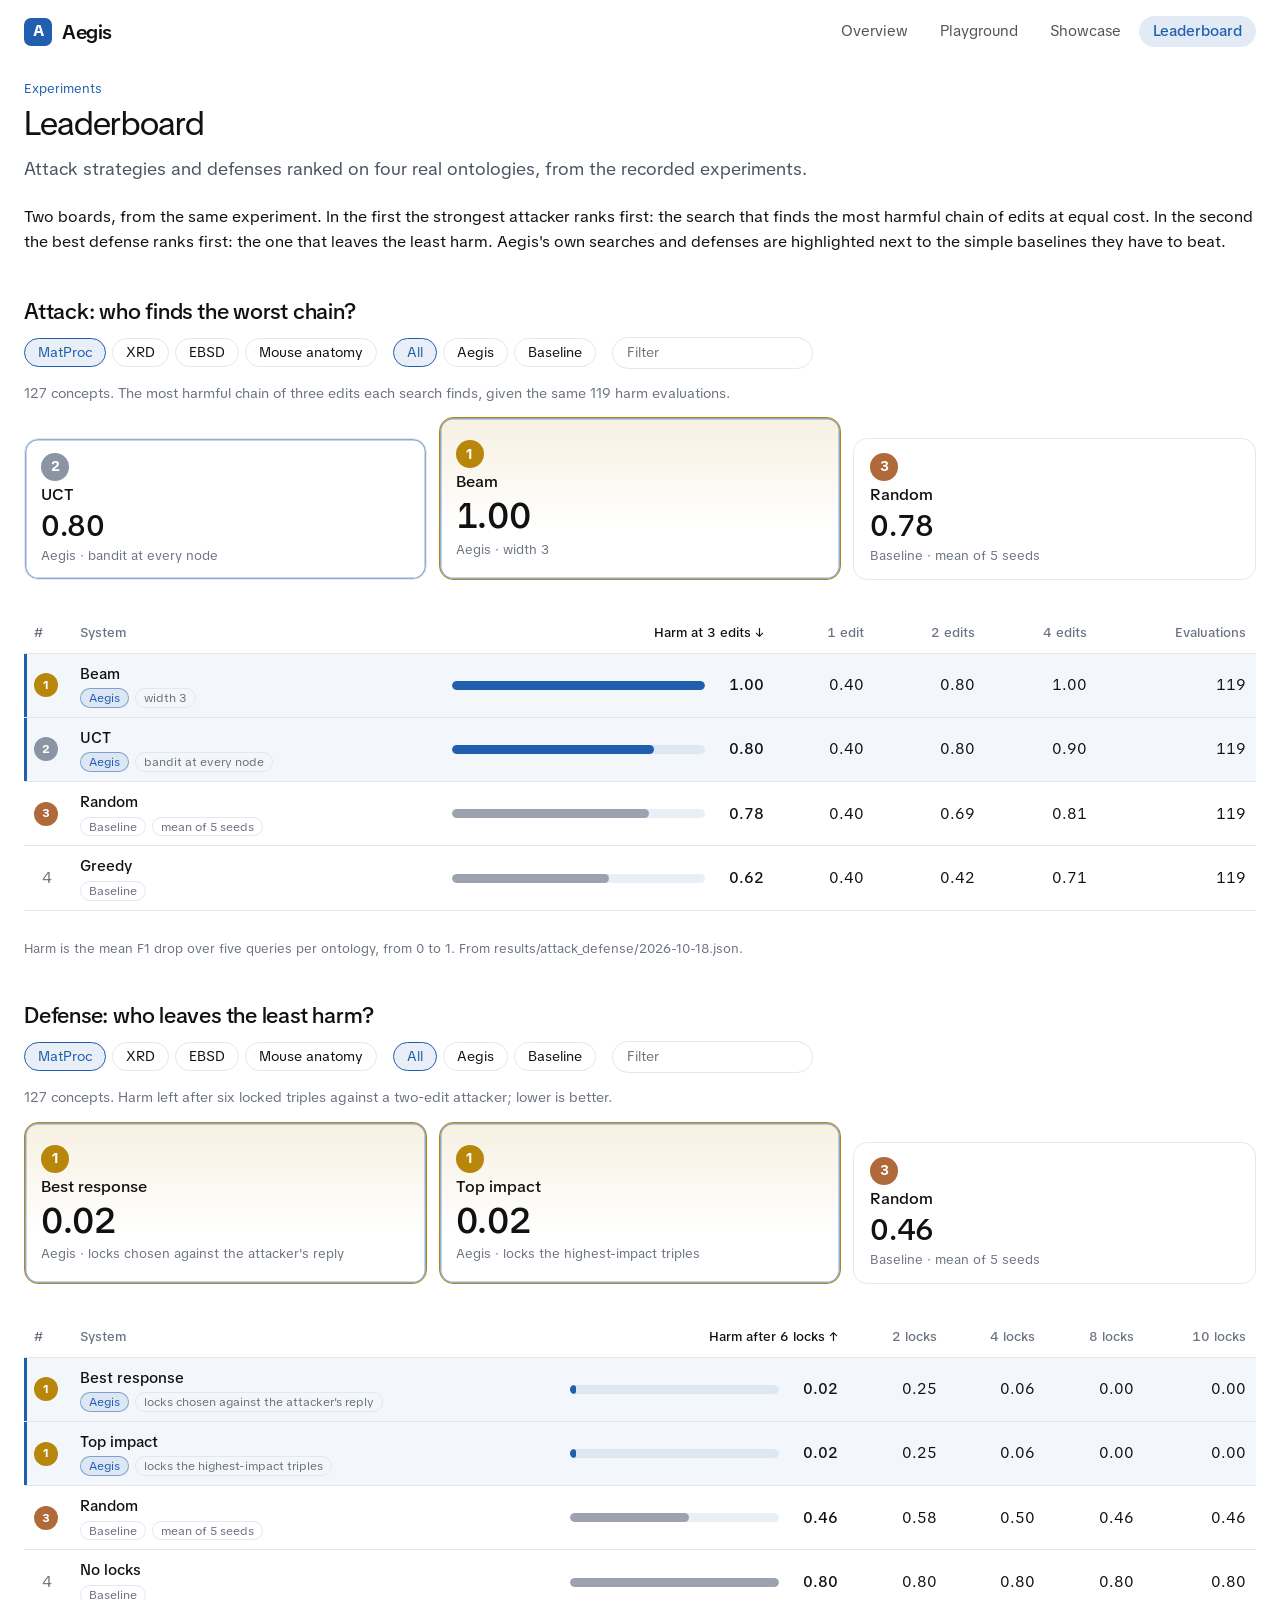
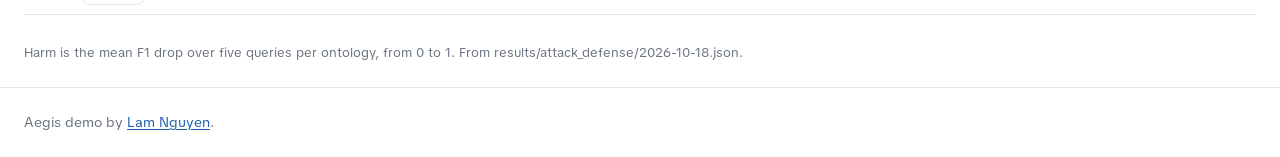
==== leaderboard.html @ e8155769 "Simplify: one shared header on every page (Overview, Playground, Showcase, and Leaderboard or Visual" ====
<!DOCTYPE html>
<html lang="en">
<head>
<meta charset="utf-8">
<meta name="viewport" content="width=device-width, initial-scale=1">
<title>Leaderboard — Aegis demo</title>
<link rel="preconnect" href="https://fonts.googleapis.com">
<link rel="preconnect" href="https://fonts.gstatic.com" crossorigin>
<link href="https://fonts.googleapis.com/css2?family=TikTok+Sans:wght@400;500;600;700&family=JetBrains+Mono:wght@400;500&display=swap" rel="stylesheet">
<link rel="icon" href="favicon.svg" type="image/svg+xml">
<link rel="stylesheet" href="style.css?v=3c8306c3">
</head>
<body>
<a class="skip" href="#content">Skip to content</a>
<style>
.dsh { --dsh-acc: #1f5fae; box-sizing: border-box; max-width: 1280px; margin: 0 auto; padding: 16px 24px; display: flex; align-items: center;
  justify-content: space-between; gap: 12px 24px; flex-wrap: wrap; font-family: "TikTok Sans", system-ui, -apple-system, sans-serif; line-height: 1.4; }
.dsh a { text-decoration: none; color: inherit; }
.dsh-logo { display: flex; align-items: center; gap: 10px; font-size: 20px; font-weight: 600; letter-spacing: -0.02em; }
.dsh-mark { width: 28px; height: 28px; border-radius: 7px; background: #1f5fae; color: #fff; display: grid; place-items: center; font-size: 16px; font-weight: 700; }
.dsh-nav { display: flex; flex-wrap: wrap; gap: 4px; }
.dsh-nav a { padding: 5px 14px; border-radius: 999px; font-size: 15px; opacity: 0.72; }
.dsh-nav a:hover { opacity: 1; }
.dsh-nav a[aria-current] { opacity: 1; color: var(--dsh-acc); background: color-mix(in srgb, var(--dsh-acc) 13%, transparent); font-weight: 500; }
@media (max-width: 640px) { .dsh { padding: 12px 16px; } .dsh-nav a { padding: 4px 10px; font-size: 14px; } }
@media (prefers-color-scheme: dark) { .dsh { --dsh-acc: #6ea8ff; } }
</style>
<header class="dsh">
  <a class="dsh-logo" href="index.html"><span class="dsh-mark">A</span><span>Aegis</span></a>
  <nav class="dsh-nav" aria-label="Demos"><a href="index.html">Overview</a><a href="playground.html">Playground</a><a href="showcase.html">Showcase</a><a href="leaderboard.html" aria-current="page">Leaderboard</a></nav>
</header>
<main class="wrap demo-page" id="content">
<p class="kicker">Experiments</p>
<h1>Leaderboard</h1>
<p class="lede">Attack strategies and defenses ranked on four real ontologies, from the recorded experiments.</p>

<p>Two boards, from the same experiment. In the first the strongest attacker ranks first: the search that finds the most harmful chain of edits at equal cost. In the second the best defense ranks first: the one that leaves the least harm. Aegis's own searches and defenses are highlighted next to the simple baselines they have to beat.</p>
<h2 id="attack">Attack: who finds the worst chain?</h2>
<div data-arena data-src="leaderboard-attack.json"></div>
<h2 id="defense">Defense: who leaves the least harm?</h2>
<div data-arena data-src="leaderboard-defense.json"></div>
<script src="arena.js?v=69095f49"></script>

</main>
<footer class="site">Aegis demo by <a href="https://lamng3.com/">Lam Nguyen</a>.</footer>
</body>
</html>
---- style.css ----
:root {
  --primary: #1f5fae;
  --primary-5: rgba(31, 95, 174, 0.05);
  --primary-10: rgba(31, 95, 174, 0.1);
  --primary-15: rgba(31, 95, 174, 0.15);
  --primary-50: rgba(31, 95, 174, 0.5);
  --bg: #ffffff;
  --fg: #111111;
  --muted: #4b5563;
  --subtle: #6b7280;
  --faint: #9ca3af;
  --border: #e5e7eb;
  --warn: #a15c07;
  --warn-bg: rgba(161, 92, 7, 0.1);
  --bad: #b42318;
  --bad-bg: rgba(180, 35, 24, 0.09);
  --font: "TikTok Sans", ui-sans-serif, system-ui, -apple-system, "Segoe UI", sans-serif;
  --mono: "JetBrains Mono", ui-monospace, SFMono-Regular, Menlo, monospace;
}

@media (prefers-color-scheme: dark) {
  :root:not([data-theme="light"]) {
    --primary: #6ea8ff;
    --primary-5: rgba(110, 168, 255, 0.06);
    --primary-10: rgba(110, 168, 255, 0.1);
    --primary-15: rgba(110, 168, 255, 0.16);
    --primary-50: rgba(110, 168, 255, 0.5);
    --bg: #111214;
    --fg: #ececec;
    --muted: #b4b8bf;
    --subtle: #9096a0;
    --faint: #6b7280;
    --border: #2a2d33;
    --warn: #f0b252;
    --warn-bg: rgba(240, 178, 82, 0.12);
    --bad: #ff8a80;
    --bad-bg: rgba(255, 138, 128, 0.12);
  }
}

* { box-sizing: border-box; }
html { -webkit-text-size-adjust: 100%; scroll-behavior: smooth; }
body { margin: 0; background: var(--bg); color: var(--fg); font-family: var(--font); font-size: 16px; line-height: 1.55; }
::selection { background: var(--primary-15); }
a { color: var(--primary); text-underline-offset: 0.15em; }
button { font: inherit; color: inherit; }
button:not(:disabled) { cursor: pointer; }
.wrap { max-width: 1280px; margin: 0 auto; padding: 0 24px; }
.skip { position: absolute; left: -999px; top: 0; }
.skip:focus { left: 8px; top: 8px; background: var(--bg); padding: 8px; z-index: 5; }

/* Header */
header.site { display: flex; align-items: center; justify-content: space-between; gap: 24px; padding: 16px 24px; max-width: 1280px; margin: 0 auto; }
.logo { display: flex; align-items: center; gap: 10px; text-decoration: none; color: var(--fg); font-size: 22px; font-weight: 600; letter-spacing: -0.02em; }
.logo-mark { width: 30px; height: 30px; border-radius: 8px; background: var(--primary); color: var(--bg); display: grid; place-items: center; font-size: 18px; font-weight: 700; }
.logo b { color: var(--primary); font-weight: 600; }
nav.site { display: flex; align-items: center; gap: 24px; }
nav.site a { text-decoration: none; color: var(--fg); }
nav.site a:hover { color: var(--primary); }
nav.site a.pill { background: var(--primary-15); padding: 4px 16px; border-radius: 999px; }
nav.site a.pill:hover { background: var(--primary-50); color: var(--fg); }

/* Hero */
.hero { padding: 40px 0 56px; display: grid; grid-template-columns: 5fr 4fr; gap: 48px; align-items: start; }
.hero h1 { font-size: 36px; line-height: 1.2; font-weight: 400; margin: 24px 0 20px; max-width: 42rem; letter-spacing: -0.01em; }
.hero .lede { font-size: 18px; line-height: 1.4; color: var(--muted); margin: 0 0 28px; max-width: 42rem; }
.install { background: var(--primary-5); border: 1px solid var(--primary); border-radius: 10px; padding: 10px 14px; font-family: var(--mono); font-size: 13.5px; white-space: pre; overflow-x: auto; margin: 0 0 16px; }
.install .prompt { color: var(--primary-50); user-select: none; }
.actions { display: flex; gap: 8px; flex-wrap: wrap; }
.btn { border: 1px solid var(--primary); background: var(--primary-5); color: var(--fg); border-radius: 999px; padding: 4px 14px; font-size: 14px; text-decoration: none; }
.btn:hover:not(:disabled) { background: var(--primary-15); }
.btn:disabled { opacity: 0.45; }
.btn.solid { background: var(--primary); color: var(--bg); }

/* Live demo card */
.demo-card { border: 1px solid var(--border); border-radius: 12px; padding: 16px; }
.demo-card .head { display: flex; justify-content: space-between; align-items: baseline; margin-bottom: 10px; gap: 8px; }
.demo-card h3 { margin: 0; font-size: 15px; font-weight: 500; }
.tag { font-size: 12px; color: var(--subtle); white-space: nowrap; }
.tag b { color: var(--primary); font-weight: 500; }
.mems { display: grid; gap: 6px; margin: 4px 0 12px; }
.mem { border: 1px solid var(--border); border-radius: 8px; padding: 6px 10px; font-size: 13.5px; background: transparent; text-align: left; width: 100%; display: grid; grid-template-columns: 1fr auto; gap: 2px 10px; }
.mem:hover:not(:disabled) { border-color: var(--primary-50); }
.mem[aria-pressed="true"] { border-color: var(--primary); background: var(--primary-5); }
.mem .key { font-family: var(--mono); font-size: 12px; color: var(--subtle); }
.mem .txt { grid-column: 1; }
.mem.hidden { display: none; }
.chip { font-size: 11.5px; padding: 1px 8px; border-radius: 999px; align-self: start; grid-row: 1 / span 2; grid-column: 2; }
.chip.live { background: var(--primary-10); color: var(--primary); }
.chip.stale { background: var(--warn-bg); color: var(--warn); }
.chip.retracted { background: var(--bad-bg); color: var(--bad); }
.slider { display: grid; grid-template-columns: auto 1fr auto; gap: 10px; align-items: center; font-size: 13px; color: var(--subtle); }
.slider input { width: 100%; accent-color: var(--primary); }
.logline { font-family: var(--mono); font-size: 12px; color: var(--subtle); min-height: 2.9em; margin: 10px 0 0; }
.logline b { color: var(--fg); font-weight: 500; }
.note { font-size: 12.5px; color: var(--subtle); margin: 12px 0 0; }

/* Sections */
section.block { padding: 40px 0; border-top: 1px solid var(--border); }
section.block h2 { font-size: 20px; font-weight: 400; margin: 0 0 8px; }
section.block .sub { margin: 0 0 20px; font-size: 14px; color: var(--subtle); }
.cards { display: grid; grid-template-columns: repeat(auto-fill, minmax(260px, 1fr)); gap: 12px; }
a.card, div.card { border: 1px solid var(--border); border-radius: 12px; padding: 14px 16px; text-decoration: none; color: var(--fg); display: block; }
a.card:hover { border-color: var(--primary-50); background: var(--primary-5); }
a.card strong, div.card strong { display: block; font-weight: 500; margin-bottom: 2px; }
a.card span, div.card span { font-size: 14px; color: var(--muted); }

/* Manual */
.layout { max-width: 1280px; margin: 0 auto; padding: 0 24px; display: grid; grid-template-columns: 240px minmax(0, 1fr); gap: 48px; }
.nav { position: sticky; top: 0; align-self: start; max-height: 100vh; overflow-y: auto; padding: 8px 0 32px; font-size: 14px; }
.nav a { display: block; padding: 3px 10px; border-radius: 6px; text-decoration: none; color: var(--muted); }
.nav a:hover { color: var(--fg); background: var(--primary-5); }
.nav a[aria-current="page"] { color: var(--primary); background: var(--primary-10); font-weight: 500; }
.nav-part { margin: 18px 10px 4px; font-size: 11.5px; letter-spacing: 0.06em; text-transform: uppercase; color: var(--faint); }
.brand-desk { display: none; }
.search { width: 100%; padding: 6px 12px; border: 1px solid var(--border); border-radius: 999px; background: transparent; color: var(--fg); font: inherit; font-size: 14px; }
.search:focus { outline: 0; border-color: var(--primary); }
#results { list-style: none; padding: 0 0 0 10px; margin: 8px 0; }
#results li { margin: 4px 0; }
main { padding: 8px 0 64px; min-width: 0; max-width: 780px; }
.kicker { margin: 16px 0 0; font-size: 13px; color: var(--primary); }
h1 { font-size: 34px; font-weight: 400; line-height: 1.2; letter-spacing: -0.01em; margin: 4px 0 12px; }
.lede { font-size: 18px; line-height: 1.4; color: var(--muted); margin: 0 0 24px; }
h2 { font-size: 22px; font-weight: 500; margin: 40px 0 8px; letter-spacing: -0.01em; }
h3 { font-size: 17px; font-weight: 500; margin: 28px 0 6px; }
p, li { overflow-wrap: anywhere; }
li { margin: 3px 0; }
.toc { border: 1px solid var(--border); border-radius: 10px; padding: 10px 16px; margin: 0 0 24px; font-size: 14px; }
.toc strong { font-weight: 500; }
.toc ol { margin: 4px 0 0; padding-left: 1.2rem; }
.toc a { text-decoration: none; }
.callout { border-radius: 10px; padding: 10px 16px; margin: 18px 0; font-size: 15px; background: var(--primary-5); border-left: 3px solid var(--primary); }
.callout p:first-of-type { margin-top: 0; }
.callout p:last-child { margin-bottom: 0; }
.callout .label { display: block; font-size: 11.5px; letter-spacing: 0.06em; text-transform: uppercase; color: var(--primary); margin-bottom: 2px; }
.callout.next, .callout.warning { background: var(--warn-bg); border-color: var(--warn); }
.callout.next .label, .callout.warning .label { color: var(--warn); }
pre { background: var(--primary-5); border: 1px solid var(--border); border-radius: 10px; padding: 12px 14px; overflow-x: auto; font-family: var(--mono); font-size: 13.5px; line-height: 1.5; }
code { font-family: var(--mono); font-size: 0.9em; }
p code, li code, td code { background: var(--primary-10); border-radius: 4px; padding: 1px 5px; }
table { border-collapse: collapse; width: 100%; margin: 16px 0; font-size: 14.5px; display: block; overflow-x: auto; }
th, td { text-align: left; padding: 7px 12px; border-bottom: 1px solid var(--border); vertical-align: top; }
th { font-weight: 500; color: var(--subtle); }
footer.site { max-width: 1280px; margin: 0 auto; padding: 24px; border-top: 1px solid var(--border); font-size: 13.5px; color: var(--subtle); }
.nav-toggle, .nav-button { display: none; }

@media (max-width: 900px) {
  .hero { grid-template-columns: 1fr; gap: 28px; }
  .hero h1 { font-size: 30px; margin-top: 8px; }
  .layout { grid-template-columns: 1fr; gap: 0; }
  .nav { position: static; max-height: none; display: none; border-bottom: 1px solid var(--border); margin-bottom: 12px; }
  .nav-toggle:checked ~ .layout .nav { display: block; }
  .nav-button { display: inline-block; border: 1px solid var(--border); border-radius: 999px; padding: 2px 14px; font-size: 14px; }
  .brand-desk { display: block; font-weight: 500; padding: 4px 10px; }
  nav.site a:not(.pill) { display: none; }
  .wrap, .layout { padding: 0 16px; }
  header.site { padding: 12px 16px; }
}
.eyebrow { font-size: 12px; letter-spacing: 0.08em; text-transform: uppercase; color: var(--subtle); margin: 24px 0 4px; }
.prose-home { max-width: 780px; }
.prose-home h2 { margin-top: 28px; }

/* Attack and defense demo */
.tabs { display: flex; flex-wrap: wrap; gap: 6px; margin-bottom: 10px; }
.tab { border: 1px solid var(--border); background: transparent; border-radius: 999px; padding: 2px 12px; font-size: 13px; }
.tab[aria-selected="true"] { border-color: var(--primary); background: var(--primary-10); color: var(--primary); }
.bars { display: grid; gap: 4px; margin: 8px 0 6px; }
.bar { display: grid; grid-template-columns: 5.5em 1fr 2.6em; gap: 8px; align-items: center; font-size: 12.5px; color: var(--subtle); }
.bar i { display: block; height: 10px; border-radius: 5px; background: var(--primary-10); position: relative; overflow: hidden; }
.bar i::after { content: ""; position: absolute; inset: 0 auto 0 0; width: var(--w); background: var(--primary); border-radius: 5px; transition: width 0.2s; }
.bar.alt i::after { background: var(--faint); }
.bar b { font-weight: 500; color: var(--fg); text-align: right; font-variant-numeric: tabular-nums; }
.chain { font-family: var(--mono); font-size: 11.5px; color: var(--subtle); margin: 4px 0 12px; min-height: 2.6em; }

/* Phones: let grid children shrink so wide code scrolls inside its box instead of widening the page */
.hero > *, .layout > *, .demo-card, .cards > * { min-width: 0; }
.install, pre { max-width: 100%; }
.demo-card pre, .demo-card .bars { overflow-x: auto; }
@media (max-width: 900px) {
  body { overflow-x: hidden; }
  .bar { grid-template-columns: 5em 1fr 2.4em 3.2em; }
}
@media (max-width: 900px) {
  header.site { gap: 8px; }
  nav.site { gap: 8px; }
  .logo { font-size: 19px; gap: 8px; }
  nav.site a.pill { padding: 3px 10px; white-space: nowrap; font-size: 14px; }
}
body:not(:has(.layout)) .nav-button { display: none; }
/* Previous and next */
.pager { display: flex; justify-content: space-between; gap: 16px; margin: 40px 0 0; padding-top: 18px; border-top: 1px solid var(--border); }
.pager a { display: block; border: 1px solid var(--border); border-radius: 12px; padding: 10px 16px; text-decoration: none; color: var(--fg); min-width: 0; max-width: 48%; }
.pager a:hover { border-color: var(--primary-50); background: var(--primary-5); }
.pager a span { display: block; font-size: 12px; color: var(--subtle); }
.pager .next { margin-left: auto; text-align: right; }

.try { margin: 0 0 12px; padding: 7px 12px; border-radius: 8px; background: var(--primary-10); font-size: 13.5px; }

/* Arena: a ranked leaderboard in the manual's own theme (arena.js) */
.arena { margin: 8px 0 24px; }
main:has(.arena) { max-width: none; }
.arena .a-bar { display: flex; flex-wrap: wrap; gap: 10px 16px; align-items: center; margin: 0 0 14px; font-size: 14px; }
.arena .seg { display: inline-flex; gap: 6px; flex-wrap: wrap; }
.arena .seg button { border: 1px solid var(--border); background: transparent; border-radius: 999px; padding: 3px 13px; font-size: 13.5px; }
.arena .seg button[aria-pressed="true"] { border-color: var(--primary); background: var(--primary-10); color: var(--primary); }
.arena input[type="search"] { border: 1px solid var(--border); background: transparent; border-radius: 999px; padding: 4px 14px; font: inherit; font-size: 14px; min-width: 12em; color: var(--fg); }
.arena input[type="search"]:focus { outline: 0; border-color: var(--primary); }
.arena .a-sub { color: var(--subtle); font-size: 13.5px; margin: 0 0 14px; }
.podium { display: grid; grid-template-columns: repeat(3, minmax(0, 1fr)); gap: 12px; margin: 0 0 18px; align-items: end; }
.podium .slot { border: 1px solid var(--border); border-radius: 14px; padding: 14px 16px; display: grid; gap: 4px; position: relative; overflow: hidden; }
.podium .slot.r1 { order: 2; padding-top: 22px; padding-bottom: 20px; border-color: var(--gold); background: linear-gradient(180deg, color-mix(in srgb, var(--gold) 12%, transparent), transparent 70%); }
.podium .slot.r2 { order: 1; } .podium .slot.r3 { order: 3; }
.podium .slot.ours { box-shadow: inset 0 0 0 1.5px var(--primary-50); }
.medal { width: 28px; height: 28px; border-radius: 50%; display: grid; place-items: center; font-size: 14px; font-weight: 700; color: #fff; background: var(--m); }
.r1 .medal, td.rank .medal.r1 { --m: var(--gold); } .r2 .medal, td.rank .medal.r2 { --m: var(--silver); } .r3 .medal, td.rank .medal.r3 { --m: var(--bronze); }
.podium .name { font-weight: 500; font-size: 16px; overflow-wrap: anywhere; line-height: 1.25; }
.podium .score { font-size: 30px; font-weight: 500; letter-spacing: -0.01em; font-variant-numeric: tabular-nums; line-height: 1.1; }
.podium .meta { font-size: 12.5px; color: var(--subtle); min-height: 1.4em; }
.podium .slot.r1 .score { font-size: 36px; }
@media (max-width: 700px) { .podium { grid-template-columns: minmax(0, 1fr); } .podium .slot { order: unset !important; } }
.arena table { width: 100%; border-collapse: collapse; font-size: 14.5px; display: table; }
.arena th, .arena td { padding: 9px 10px; border-bottom: 1px solid var(--border); text-align: left; vertical-align: middle; }
.arena th { font-weight: 500; color: var(--subtle); white-space: nowrap; font-size: 13px; }
.arena th button { background: none; border: 0; padding: 0; font: inherit; color: inherit; cursor: pointer; }
.arena th button:hover, .arena th[aria-sort] button { color: var(--fg); }
.arena th[aria-sort="descending"] button::after { content: " ↓"; } .arena th[aria-sort="ascending"] button::after { content: " ↑"; }
.arena td.num, .arena th.num { text-align: right; font-variant-numeric: tabular-nums; }
.arena td.rank { width: 3.2em; }
.arena td.rank .medal { width: 24px; height: 24px; font-size: 12px; }
.arena td.rank .plain { color: var(--subtle); padding-left: 8px; }
.arena tr.ours td { background: var(--primary-5); }
.arena tr.ours td:first-child { box-shadow: inset 3px 0 0 var(--primary); }
.arena .nm { font-weight: 500; }
.arena .tags { display: flex; flex-wrap: wrap; gap: 4px 6px; margin-top: 3px; }
.arena .tag { display: inline-block; font-size: 11.5px; padding: 0 8px; border-radius: 999px; border: 1px solid var(--border); color: var(--subtle); white-space: nowrap; }
.arena .tag.ours { border-color: var(--primary-50); color: var(--primary); background: var(--primary-10); }
.arena .meter { display: grid; grid-template-columns: minmax(70px, 1fr) 3.4em; gap: 10px; align-items: center; min-width: 170px; }
.arena .meter i { display: block; height: 9px; border-radius: 5px; background: var(--primary-10); position: relative; overflow: hidden; }
.arena .meter i::after { content: ""; position: absolute; inset: 0 auto 0 0; width: var(--w); background: var(--primary); border-radius: 5px; }
.arena tr.other .meter i::after { background: var(--faint); }
.arena .meter b { font-weight: 500; text-align: right; font-variant-numeric: tabular-nums; }
.arena .none { color: var(--faint); }
.arena .a-foot { color: var(--subtle); font-size: 13px; margin: 12px 0 0; }
.arena .scroll { overflow-x: auto; }
@media (max-width: 720px) { .arena .opt { display: none; } .arena .meter { min-width: 120px; } }
:root { --gold: #b8860b; --silver: #8a94a3; --bronze: #b0693a; }
@media (prefers-color-scheme: dark) { :root:not([data-theme="light"]) { --gold: #d4a62a; --silver: #9aa4b2; --bronze: #c97b4a; } }

.btn.solid:hover:not(:disabled) { background: var(--primary); color: var(--bg); filter: brightness(1.12); }
.btn.solid:disabled { opacity: 0.5; }

/* Playground (pg.js) */
.pg { margin: 8px 0 24px; display: grid; gap: 16px; }
.pg-panel { border: 1px solid var(--border); border-radius: 12px; padding: 14px 16px; min-width: 0; }
.pg-panel > h3 { font-size: 15px; font-weight: 500; margin: 0 0 4px; }
.pg-panel > .pg-sub { font-size: 13.5px; color: var(--subtle); margin: 0 0 10px; }
.pg textarea { width: 100%; min-height: 9em; resize: vertical; border: 1px solid var(--border); border-radius: 10px; background: var(--primary-5); color: var(--fg); font: 13px/1.5 var(--mono); padding: 10px 12px; tab-size: 2; }
.pg textarea:focus, .pg select:focus, .pg input:focus { outline: 2px solid var(--primary); outline-offset: 1px; }
.pg select, .pg input[type="text"], .pg input[type="password"], .pg input[type="search"] { border: 1px solid var(--border); background: transparent; color: var(--fg); border-radius: 8px; padding: 5px 9px; font: inherit; font-size: 14px; max-width: 100%; }
.pg-row { display: flex; flex-wrap: wrap; gap: 8px 12px; align-items: center; margin: 10px 0 0; }
.pg-row .grow { flex: 1 1 14em; }
.pg-status { font-size: 13px; color: var(--subtle); }
.pg-line { font-size: 13.5px; color: var(--subtle); margin: 8px 0 0; }
.pg-line b { color: var(--fg); font-weight: 500; }
.pg-note { font-size: 13px; color: var(--subtle); margin: 8px 0 0; }
.pg-pre { font: 12.5px/1.5 var(--mono); background: var(--primary-5); border: 1px solid var(--border); border-radius: 10px; padding: 10px 12px; overflow: auto; margin: 8px 0 0; white-space: pre-wrap; }
.pg-scroll { overflow: auto; max-height: 26em; border: 1px solid var(--border); border-radius: 10px; margin-top: 10px; }
.pg-table { border-collapse: collapse; width: 100%; font-size: 13px; display: table; margin: 0; }
.pg-table th, .pg-table td { text-align: left; padding: 6px 10px; border-bottom: 1px solid var(--border); font-family: var(--mono); font-size: 12.5px; white-space: nowrap; }
.pg-table th { position: sticky; top: 0; background: var(--bg); color: var(--subtle); font-weight: 500; }
.pg-table tr:last-child td { border-bottom: 0; }
.pg-table td.pg-iri { color: var(--primary); } .pg-table td.pg-literal { color: var(--fg); } .pg-table td.pg-blank, .pg-table td.pg-unbound { color: var(--faint); }
.pg-error { border-left: 3px solid var(--bad, #b42318); background: color-mix(in srgb, var(--bad, #b42318) 10%, transparent); border-radius: 0 10px 10px 0; padding: 8px 12px; font: 13px/1.5 var(--mono); margin-top: 10px; white-space: pre-wrap; }
.pg-field { display: grid; gap: 3px; font-size: 12.5px; color: var(--subtle); }
.pg-field input { width: 100%; }
.pg-llm { display: grid; grid-template-columns: repeat(auto-fit, minmax(12em, 1fr)); gap: 10px; }
.pg-cols { display: grid; grid-template-columns: minmax(0, 1fr) minmax(0, 1fr); gap: 16px; }
@media (max-width: 900px) { .pg-cols { grid-template-columns: minmax(0, 1fr); } }
.pg-tag { display: inline-block; font-size: 11.5px; padding: 0 8px; border-radius: 999px; border: 1px solid var(--border); color: var(--subtle); }
.pg-tag.ok { border-color: var(--primary-50); color: var(--primary); background: var(--primary-10); }
.pg-tag.bad { border-color: var(--bad, #b42318); color: var(--bad, #b42318); }
.plan { list-style: none; margin: 8px 0 0; padding: 0; font: 12.5px/1.6 var(--mono); }
.plan li { display: flex; flex-wrap: wrap; gap: 4px 10px; align-items: baseline; padding-left: calc(var(--d) * 18px); }
.plan .op { color: var(--fg); } .plan .est { color: var(--subtle); }
.plan .rows { font-size: 11.5px; padding: 0 8px; border-radius: 999px; background: var(--primary-10); color: var(--primary); }
.plan .rows.off { background: color-mix(in srgb, var(--warn, #a15c07) 14%, transparent); color: var(--warn, #a15c07); }

.btn.solid:hover:not(:disabled) { background: var(--primary); color: var(--bg); filter: brightness(1.12); }
.btn.solid:disabled { opacity: 0.5; }
main:has(.pg) { max-width: none; }
.pg input[type="range"] { accent-color: var(--primary); }

/* Attack playground */
.tree, .tree ul { list-style: none; margin: 0; padding-left: 20px; border-left: 1px solid var(--border); }
.tree { border-left: 0; padding-left: 0; }
.tree li { margin: 4px 0; }
.cn { display: inline-flex; gap: 6px; align-items: center; font-size: 13.5px; border: 1px solid var(--border); border-radius: 999px; padding: 1px 10px; }
.cn.injected { border-style: dashed; border-color: var(--primary); color: var(--primary); }
.cn small { font-size: 11px; color: var(--subtle); }
.cn.hot { background: var(--bad-bg, rgba(180, 35, 24, 0.09)); }
.rel { font: 12.5px var(--mono); color: var(--subtle); margin: 2px 0; }
.rel.gone { text-decoration: line-through; }
.chain { font: 12.5px/1.6 var(--mono); }
.chain li { margin: 2px 0; }
.f1 { font-variant-numeric: tabular-nums; }
.pg progress { accent-color: var(--primary); width: 10em; height: 8px; }

/* Showcase page: a stage where the ontology and the search tree move together. Always light, in the art-visualization palette:
   a light surface, red for the attack and the cursor, green for what is right, orange for what is wrong, blue for seeds. */
main:has(#walk) { max-width: none; }
.stage { --s-bg: #f8f9fb; --s-surface: #ffffff; --s-fg: #111111; --s-dim: #6b7280; --s-line: #e5e7eb; --s-edge: #b9c0cc; --s-track: #e8eaee; --s-low: #9db0dc;
  --s-hit: #15803d; --s-hit-t: #e3f3e9; --s-seed: #2563eb; --s-seed-t: #e2ebfd; --s-bad: #d00000; --s-bad-t: #fde7e7; --s-spur: #c2410c; --s-spur-t: #fdebe0; --s-gold: #b7791f; --s-gold-t: #fbf0d6; --s-prop: #8b7fd0;
  position: relative; border-radius: 16px; color: var(--s-fg); overflow: hidden; border: 1px solid var(--s-line); background: var(--s-bg); }
.stage::before { content: ""; position: absolute; inset: 0; pointer-events: none; background-image: radial-gradient(var(--s-line) 1px, transparent 1px); background-size: 24px 24px; opacity: .7; }
.stage-grid { position: relative; display: grid; grid-template-columns: minmax(0, 1.05fr) minmax(0, 1fr); gap: 4px; padding: 14px 14px 4px; }
@media (max-width: 860px) { .stage-grid { grid-template-columns: minmax(0, 1fr); } }
.stage h4 { margin: 0 0 2px 6px; font-size: 12px; font-weight: 600; letter-spacing: .1em; text-transform: uppercase; color: var(--s-dim); }
.stage svg { width: 100%; height: auto; display: block; overflow: visible; }
.stage svg text { font-family: var(--font); fill: var(--s-fg); }

.caption { position: relative; margin: 0 14px 14px; padding: 12px 16px; border-radius: 12px; background: var(--s-surface); border: 1px solid var(--s-line); font-size: 15.5px; line-height: 1.45; min-height: 3.6em; }
.caption b { font-weight: 600; }
.caption .tag { display: inline-block; font: 600 11px var(--mono); letter-spacing: .08em; text-transform: uppercase; padding: 1px 8px; border-radius: 999px; margin-right: 8px; background: var(--s-seed-t); color: var(--s-seed); }
.caption .tag.attack { background: var(--s-bad-t); color: var(--s-bad); } .caption .tag.good { background: var(--s-hit-t); color: var(--s-hit); } .caption .tag.lock { background: var(--s-gold-t); color: var(--s-gold); }

/* graph */
.g-edge { fill: none; stroke: var(--s-edge); stroke-width: 1.7; transition: stroke .35s, opacity .35s, stroke-width .35s; }
.g-edge.prop { stroke-dasharray: 5 5; stroke: var(--s-prop); }
.g-edge.off { opacity: 0; }
.g-edge.gone { stroke: var(--s-bad); stroke-dasharray: 3 5; opacity: .6; }
.g-edge.new { stroke: var(--s-bad); stroke-width: 2.8; stroke-dasharray: 1; stroke-dashoffset: 0; animation: draw .7s ease-out; }
.g-edge.hot { stroke: var(--s-gold); stroke-width: 3.2; }
.g-edge.locked { stroke: var(--s-gold); stroke-width: 2.6; }
@keyframes draw { from { stroke-dashoffset: 1; } to { stroke-dashoffset: 0; } }
.g-node circle.body { fill: var(--s-surface); stroke: var(--s-edge); stroke-width: 1.8; transition: fill .35s, stroke .35s, opacity .35s; }
.g-node text { font-size: 13.5px; text-anchor: middle; dominant-baseline: central; pointer-events: none; }
.g-node { transition: opacity .35s; }
.g-node.off { opacity: 0; }
.g-node.hit circle.body { fill: var(--s-hit-t); stroke: var(--s-hit); stroke-width: 2.4; }
.g-node.seed circle.body { fill: var(--s-seed-t); stroke: var(--s-seed); stroke-width: 2.8; }
.g-node.spur circle.body { fill: var(--s-spur-t); stroke: var(--s-spur); stroke-width: 2.4; }
.g-node.miss circle.body { stroke: var(--s-bad); stroke-dasharray: 4 3; stroke-width: 2.2; }
.g-node.gone circle.body { stroke: var(--s-bad); stroke-dasharray: 3 4; fill: transparent; opacity: .7; }
.g-node.gone text { fill: var(--s-bad); opacity: .8; }
.g-node.new circle.body { fill: var(--s-bad-t); stroke: var(--s-bad); stroke-width: 2.6; }
.g-halo { opacity: 0; transition: opacity .5s, r .5s; pointer-events: none; }
.g-x { stroke: var(--s-bad); stroke-width: 2.6; stroke-linecap: round; transition: opacity .3s; }
.g-lock { transition: opacity .3s; }
.g-lock circle { fill: var(--s-surface); stroke: var(--s-gold); stroke-width: 1.6; } .g-lock path { fill: none; stroke: var(--s-gold); stroke-width: 1.6; } .g-lock rect { fill: var(--s-gold); }

/* gauges */
.gauges { display: flex; gap: 16px; align-items: center; flex-wrap: wrap; padding: 0 8px 6px; }
.gauge { display: flex; align-items: center; gap: 8px; font-size: 12px; color: var(--s-dim); }
.gauge svg { width: 46px; height: 46px; overflow: visible; }
.gauge circle { fill: none; stroke-width: 5; }
.gauge .trk { stroke: var(--s-track); } .gauge .val { stroke: var(--s-hit); stroke-linecap: round; transition: stroke-dasharray .5s, stroke .5s; }
.gauge b { font-size: 13px; color: var(--s-fg); display: block; font-weight: 600; }
.gauge.big svg { width: 62px; height: 62px; } .gauge.big .val { stroke: var(--s-bad); } .gauge.big b { font-size: 22px; }

/* left-hand panels */
.p-bars { display: grid; gap: 5px; padding: 8px 8px 4px; max-height: 392px; overflow: auto; }
.p-row { display: grid; grid-template-columns: minmax(8em, 15em) 1fr minmax(4.6em, max-content); gap: 10px; align-items: center; font-size: 12.5px; color: var(--s-dim); animation: rise .35s both; }
.p-row i { display: block; height: 10px; border-radius: 6px; background: var(--s-track); position: relative; overflow: hidden; }
.p-row i::after { content: ""; position: absolute; inset: 0 auto 0 0; width: var(--w); background: var(--s-seed); opacity: .75; border-radius: 6px; transform-origin: left; animation: grow .6s both; animation-delay: inherit; }
.p-row b { white-space: nowrap; text-align: right; font-weight: 600; color: var(--s-fg); font-variant-numeric: tabular-nums; }
.p-row.cur { color: var(--s-fg); } .p-row.cur i::after { background: var(--s-bad); opacity: 1; }
.p-row.pick { color: var(--s-fg); } .p-row.pick i::after { background: var(--s-hit); opacity: 1; }
.p-row.dim { opacity: .45; }
.p-row.lockrow i::after { background: var(--s-gold); opacity: 1; }
@keyframes grow { from { transform: scaleX(0); } to { transform: scaleX(1); } }
@keyframes rise { from { opacity: 0; transform: translateY(4px); } to { opacity: 1; transform: none; } }
.p-note { padding: 6px 10px 10px; font-size: 12.5px; color: var(--s-dim); }

/* tree */
.cell-tree { grid-column: 1 / -1; }
.cell-tree[hidden] { display: none; }
.t-edge { fill: none; stroke: var(--s-edge); stroke-linecap: round; opacity: .8; transition: stroke .4s, stroke-width .4s, opacity .4s; }
.t-edge.best { stroke: var(--s-gold); opacity: 1; }
.t-edge.sel { stroke: var(--s-bad); opacity: 1; }
.t-node { transition: transform .55s cubic-bezier(.3, .8, .3, 1), opacity .4s; }
.t-card { fill: var(--s-surface); stroke: var(--s-line); stroke-width: 1.4; transition: stroke .3s, fill .3s; }
.t-node.d0 .t-card { fill: var(--s-seed-t); stroke: var(--s-seed); }
.t-node.best .t-card { stroke: var(--s-gold); stroke-width: 2.2; }
.t-node.sel .t-card { stroke: var(--s-bad); stroke-width: 2.6; fill: var(--s-bad-t); }
.t-node.fresh .t-card { stroke: var(--s-hit); stroke-width: 2.6; fill: var(--s-hit-t); animation: pulse 1s ease-out; }
.t-node.d1.done { opacity: .6; }
.t-l1, .t-l2 { font-size: 14.5px; font-weight: 600; text-anchor: middle; }
.stage svg text.t-l2 { font-weight: 500; fill: var(--s-dim); }
.stage svg text.t-stat { font-size: 12.5px; text-anchor: middle; fill: var(--s-dim); font-variant-numeric: tabular-nums; }
.t-track { fill: var(--s-track); }
.t-bar { transition: width .4s, fill .4s; }
.stage svg text.t-star { font-size: 15px; text-anchor: middle; fill: var(--s-gold); opacity: 0; transition: opacity .3s; }
.t-node.best .t-star { opacity: 1; }
.t-node circle { stroke: var(--s-surface); stroke-width: 2; transition: r .4s, fill .4s, stroke .3s; }
.t-node.d2.best circle { stroke: var(--s-gold); stroke-width: 3; }
.t-node.d2.sel circle { stroke: var(--s-bad); stroke-width: 3; }
.t-node.d2.fresh circle { stroke: var(--s-hit); stroke-width: 3; animation: pulse 1s ease-out; }
.t-dlabel { font-size: 14px; font-weight: 600; }
.t-roll { fill: none; stroke: var(--s-spur); stroke-width: 2; stroke-dasharray: 4 5; animation: dash 1s linear infinite; }
.t-ghost { fill: var(--s-spur); }
@keyframes dash { to { stroke-dashoffset: -18; } }
@keyframes pulse { 0% { filter: drop-shadow(0 0 0 var(--s-hit)); } 40% { filter: drop-shadow(0 0 7px var(--s-hit)); } 100% { filter: none; } }
.stage svg text.t-ucb { font-size: 14px; fill: var(--s-bad); font-weight: 700; paint-order: stroke; stroke: var(--s-bg); stroke-width: 4px; }
.stage svg text.t-hud { font-size: 14px; fill: var(--s-dim); }
.stage svg text.t-harm { font-size: 14px; font-weight: 600; fill: var(--s-spur); }

/* the root's arms */
.arms { display: grid; gap: 7px; padding: 8px 8px 2px; }
.arm { display: grid; grid-template-columns: minmax(7em, 13em) 1fr auto 4.6em; gap: 10px; align-items: center; font-size: 12.5px; color: var(--s-dim); padding: 3px 6px; border-radius: 8px; border: 1px solid transparent; transition: background .25s, border-color .25s; }
.arm-name { color: var(--s-fg); font-weight: 500; white-space: nowrap; overflow: hidden; text-overflow: ellipsis; }
.arm-bar { display: flex; height: 12px; border-radius: 6px; background: var(--s-track); overflow: hidden; }
.arm-bar b { display: block; height: 100%; transition: width .45s; }
.arm-bonus { background: repeating-linear-gradient(135deg, var(--s-seed) 0 3px, transparent 3px 6px); opacity: .55; }
.arm-val { font-variant-numeric: tabular-nums; white-space: nowrap; color: var(--s-fg); }
.arm-n { text-align: right; font-variant-numeric: tabular-nums; }
.arm.chosen { border-color: var(--s-bad); background: var(--s-bad-t); }
.arm.chosen .arm-name::before { content: "▸ "; color: var(--s-bad); }
.arm.done { opacity: .55; } .arm.new .arm-val { color: var(--s-hit); font-weight: 600; }

/* transport and code */
.transport { display: flex; flex-wrap: wrap; gap: 10px 14px; align-items: center; margin: 14px 0 10px; }
.transport .btn { min-width: 2.6em; }
.transport input[type="range"] { flex: 1 1 220px; accent-color: var(--primary); }
.transport .count { font: 13px var(--mono); color: var(--subtle); min-width: 9em; text-align: right; }
.code-grid { display: grid; grid-template-columns: minmax(0, 1.6fr) minmax(0, 1fr); gap: 16px; margin-top: 16px; }
@media (max-width: 860px) { .code-grid { grid-template-columns: minmax(0, 1fr); } }
pre.pseudo { padding: 8px 0; white-space: pre; overflow-x: auto; }
pre.pseudo span.ln { display: block; padding: 0 14px 0 11px; border-left: 3px solid transparent; transition: background .25s, border-color .25s; }
pre.pseudo span.ln.on { background: color-mix(in srgb, #d00000 9%, var(--bg)); border-left-color: #d00000; color: var(--fg); font-weight: 500; }
pre.pseudo span.ln .res { display: block; font-style: normal; color: #15803d; font-weight: 500; white-space: normal; padding: 1px 0 3px 2.2em; }
@media (prefers-color-scheme: dark) { :root:not([data-theme="light"]) pre.pseudo span.ln.on { background: color-mix(in srgb, #ff6b6b 12%, var(--bg)); border-left-color: #ff6b6b; } :root:not([data-theme="light"]) pre.pseudo span.ln .res { color: #4ade80; } }
.vars { display: grid; gap: 6px; font-size: 13px; }
.vars div { display: grid; grid-template-columns: 7.5em 1fr; gap: 8px; align-items: baseline; }
.vars span { color: var(--subtle); } .vars code { word-break: break-word; }
.legend-art { display: flex; flex-wrap: wrap; gap: 6px 16px; padding: 0 14px 12px; font-size: 12px; color: var(--s-dim); position: relative; }
.legend-art span { display: inline-flex; align-items: center; gap: 6px; } .legend-art i { width: 10px; height: 10px; border-radius: 50%; border: 2px solid var(--c); display: inline-block; }
@media (prefers-reduced-motion: reduce) { .stage * { animation: none !important; transition: none !important; } }
.walk .seg { display: inline-flex; gap: 6px; flex-wrap: wrap; margin: 0 0 14px; }
.walk .seg button { border: 1px solid var(--border); background: transparent; border-radius: 999px; padding: 3px 14px; font-size: 14px; }
.walk .seg button[aria-pressed="true"] { border-color: var(--primary); background: var(--primary-10); color: var(--primary); }
.walk select { border: 1px solid var(--border); background: transparent; color: var(--fg); border-radius: 8px; padding: 4px 8px; font: inherit; }
.walk .transport label { display: inline-flex; align-items: center; gap: 8px; color: var(--subtle); font-size: 14px; }
.walk .panel-lite { border: 1px solid var(--border); border-radius: 12px; padding: 14px 16px; min-width: 0; }
.walk .panel-lite h3 { font-size: 15px; font-weight: 500; margin: 0 0 10px; }
.phases { position: relative; list-style: none; display: flex; flex-wrap: wrap; gap: 6px; margin: 0; padding: 0 14px 10px; counter-reset: ph; }
.phases li { counter-increment: ph; font-size: 13px; padding: 3px 12px 3px 8px; border-radius: 999px; border: 1px solid var(--s-line); background: var(--s-surface); color: var(--s-dim); display: inline-flex; align-items: center; gap: 7px; transition: background .25s, color .25s, border-color .25s; }
.phases li::before { content: counter(ph); display: inline-grid; place-items: center; width: 18px; height: 18px; border-radius: 50%; background: var(--s-track); color: var(--s-dim); font-size: 11px; font-weight: 600; }
.phases li.past { color: var(--s-fg); } .phases li.past::before { background: var(--s-hit-t); color: var(--s-hit); }
.phases li.on { border-color: var(--s-bad); background: var(--s-bad-t); color: var(--s-bad); font-weight: 600; } .phases li.on::before { background: var(--s-bad); color: #fff; }
.aff { display: flex; flex-wrap: wrap; align-items: center; gap: 6px 10px; padding: 2px 8px 8px; font-size: 12.5px; color: var(--s-dim); }
.aff > b { font: 600 11px var(--mono); letter-spacing: .08em; color: var(--s-fg); }
.aff-q { display: inline-flex; flex-wrap: wrap; gap: 4px; align-items: center; color: var(--s-fg); font-weight: 600; }
.aff i { font-style: normal; font-weight: 500; font-size: 12px; padding: 0 7px; border-radius: 999px; }
.aff i.rm { background: var(--s-bad-t); color: var(--s-bad); } .aff i.add { background: var(--s-spur-t); color: var(--s-spur); }
.cell-tree #wt-tree { overflow-x: auto; }
.cell-tree #wt-tree svg { min-width: 760px; }
.stage svg text.t-more { font-size: 12.5px; text-anchor: middle; fill: var(--s-dim); }
.t-node.d2 .t-l1 { font-size: 13px; }

/* the best attack plan */
.g-badge circle { fill: var(--s-surface); stroke: var(--s-bad); stroke-width: 2; stroke-dasharray: 3 3; }
.g-badge text { font-size: 12px; font-weight: 700; fill: var(--s-bad) !important; }
.g-badge.on circle { fill: var(--s-bad); stroke-dasharray: none; } .g-badge.on text { fill: #fff !important; }
.g-badge.now circle { animation: badge 1.2s ease-out; }
@keyframes badge { 0% { r: 11; } 30% { r: 15; } 100% { r: 11; } }
.plan { padding: 6px 8px 4px; }
.plan-title { margin: 0 0 10px; font-size: 14px; color: var(--s-fg); }
.stops { list-style: none; margin: 0; padding: 0; position: relative; }
.stops::before { content: ""; position: absolute; left: 13px; top: 14px; bottom: 14px; width: 2px; background: var(--s-line); }
.stop { position: relative; display: grid; grid-template-columns: 28px 1fr; gap: 12px; padding: 0 0 14px; opacity: .55; transition: opacity .3s; }
.stop.done, .stop.now { opacity: 1; }
.stop-n { z-index: 1; width: 28px; height: 28px; border-radius: 50%; display: grid; place-items: center; font: 700 13px var(--font); background: var(--s-surface); border: 2px solid var(--s-edge); color: var(--s-dim); }
.stop.done .stop-n { background: var(--s-bad-t); border-color: var(--s-bad); color: var(--s-bad); }
.stop.now .stop-n { background: var(--s-bad); border-color: var(--s-bad); color: #fff; }
.stop:first-child .stop-n { border-color: var(--s-hit); color: var(--s-hit); background: var(--s-hit-t); }
.stop-body { min-width: 0; border: 1px solid var(--s-line); background: var(--s-surface); border-radius: 10px; padding: 8px 12px; }
.stop.now .stop-body { border-color: var(--s-bad); box-shadow: 0 0 0 3px var(--s-bad-t); }
.stop-body > b { font-size: 14px; font-weight: 600; }
.stop-harm { display: grid; grid-template-columns: 1fr auto; gap: 10px; align-items: center; margin: 6px 0 4px; font-size: 12.5px; color: var(--s-dim); }
.stop-harm i { display: block; height: 8px; border-radius: 5px; background: var(--s-track); overflow: hidden; }
.stop-harm i b { display: block; height: 100%; background: var(--s-bad); border-radius: 5px; transition: width .4s; }
.stop-body .aff { padding: 2px 0 0; }
.stop-body .p-note { padding: 2px 0 0; }
.walk .plan, .walk .plan b, .walk .plan span, .walk .plan i, .walk .plan p, .walk .plan div { font-family: var(--font); }

/* Demo site */
main.demo-page { max-width: 1100px; }
main.demo-page:has(.pg, .arena) { max-width: 1280px; }
.demo-section { margin-top: 40px; }
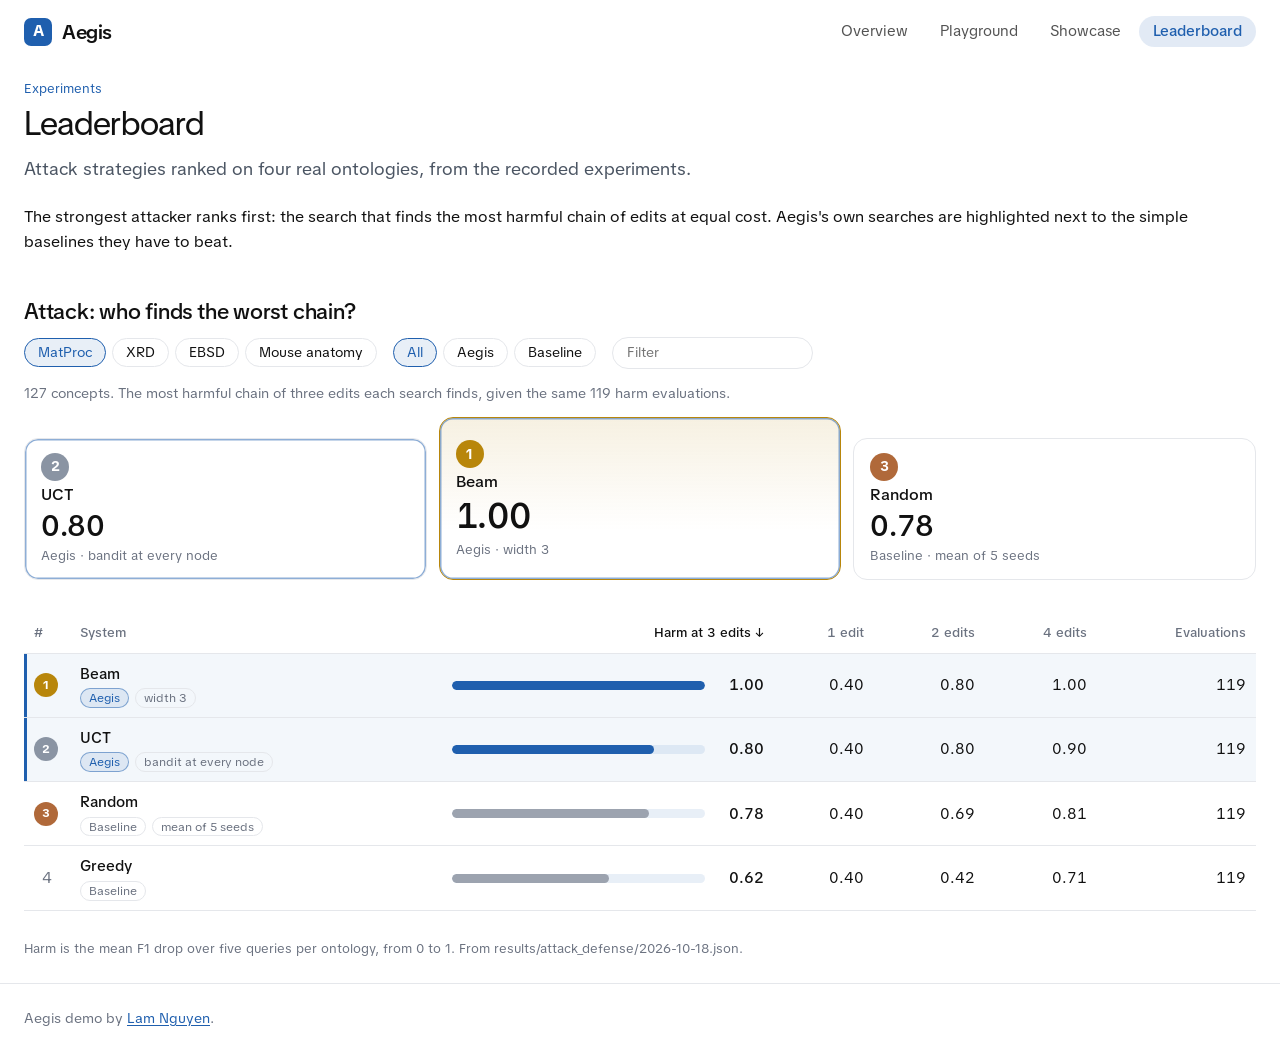
==== commit 46f296bc: "Aegis demo: attack only." ====
--- a/leaderboard.html
+++ b/leaderboard.html
@@ -8,7 +8,7 @@
 <link rel="preconnect" href="https://fonts.gstatic.com" crossorigin>
 <link href="https://fonts.googleapis.com/css2?family=TikTok+Sans:wght@400;500;600;700&family=JetBrains+Mono:wght@400;500&display=swap" rel="stylesheet">
 <link rel="icon" href="favicon.svg" type="image/svg+xml">
-<link rel="stylesheet" href="style.css?v=3c8306c3">
+<link rel="stylesheet" href="style.css?v=41a40bd6">
 </head>
 <body>
 <a class="skip" href="#content">Skip to content</a>
@@ -32,13 +32,11 @@
 <main class="wrap demo-page" id="content">
 <p class="kicker">Experiments</p>
 <h1>Leaderboard</h1>
-<p class="lede">Attack strategies and defenses ranked on four real ontologies, from the recorded experiments.</p>
+<p class="lede">Attack strategies ranked on four real ontologies, from the recorded experiments.</p>
 
-<p>Two boards, from the same experiment. In the first the strongest attacker ranks first: the search that finds the most harmful chain of edits at equal cost. In the second the best defense ranks first: the one that leaves the least harm. Aegis's own searches and defenses are highlighted next to the simple baselines they have to beat.</p>
+<p>The strongest attacker ranks first: the search that finds the most harmful chain of edits at equal cost. Aegis's own searches are highlighted next to the simple baselines they have to beat.</p>
 <h2 id="attack">Attack: who finds the worst chain?</h2>
 <div data-arena data-src="leaderboard-attack.json"></div>
-<h2 id="defense">Defense: who leaves the least harm?</h2>
-<div data-arena data-src="leaderboard-defense.json"></div>
 <script src="arena.js?v=69095f49"></script>
 
 </main>
--- a/style.css
+++ b/style.css
@@ -483,6 +483,44 @@
 .stop-body .p-note { padding: 2px 0 0; }
 .walk .plan, .walk .plan b, .walk .plan span, .walk .plan i, .walk .plan p, .walk .plan div { font-family: var(--font); }
 
+/* KG attack section */
+.kg-grid { display: grid; grid-template-columns: repeat(2, minmax(0, 1fr)); gap: 16px; align-items: start; margin-top: 12px; }
+.kg-pick { display: grid; grid-template-columns: auto 1fr; gap: 6px 10px; align-items: center; margin: 4px 0 6px; }
+.slider[hidden] { display: none; }
+.kg-pick > span { font-size: 12px; color: var(--subtle); }
+.kg-pick .tabs { margin: 0; }
+.kg-pick .tab small { color: var(--subtle); margin-left: 4px; }
+#kg-levels tr { cursor: pointer; }
+#kg-levels tr.on td { background: var(--primary-10); }
+.kg-mutations { font: 12px/1.6 var(--mono); color: var(--subtle); margin: 8px 0; padding-left: 18px; }
+.kg-mutations b { color: var(--fg); font-weight: 500; }
+.kg-table { display: table; font-size: 13px; margin: 0 0 8px; }
+.kg-table th, .kg-table td { padding: 5px 8px; }
+.kg-table .num { text-align: right; font-variant-numeric: tabular-nums; white-space: nowrap; }
+.kg-table .muted { color: var(--subtle); }
+.kg-table .bar.meter { grid-template-columns: 1fr 2.6em; min-width: 7em; }
+.kg-drift { width: 100%; height: auto; display: block; --s1: #2a78d6; --s2: #eb6834; --s3: #1baf7a; }
+.kg-drift .grid { stroke: var(--border); stroke-width: 1; }
+.kg-drift .tick, .kg-drift .lab { font: 11px var(--sans, system-ui); fill: var(--subtle); }
+.kg-drift .lab { fill: var(--fg); }
+.kg-drift .line { fill: none; stroke-width: 2; stroke-linejoin: round; }
+.kg-drift .cross { stroke: var(--subtle); stroke-width: 1; stroke-dasharray: 3 3; }
+.kg-drift .s1 { stroke: var(--s1); } .kg-drift .s2 { stroke: var(--s2); } .kg-drift .s3 { stroke: var(--s3); }
+.kg-drift .dot { stroke: var(--bg); stroke-width: 2; }
+.kg-drift .dot.s1 { fill: var(--s1); } .kg-drift .dot.s2 { fill: var(--s2); } .kg-drift .dot.s3 { fill: var(--s3); }
+@media (prefers-color-scheme: dark) { .kg-drift { --s1: #3987e5; --s2: #d95926; --s3: #199e70; } }
+.tab:disabled { opacity: 0.45; cursor: default; }
+.es-wide { margin-top: 16px; }
+.es-chart { max-width: 620px; margin: 6px 0 2px; --s4: #eda100; --s5: #e87ba4; }
+.kg-drift .s4 { stroke: var(--s4); } .kg-drift .s5 { stroke: var(--s5); }
+.kg-drift .dot.s4 { fill: var(--s4); } .kg-drift .dot.s5 { fill: var(--s5); }
+.kg-drift .dot.s4, .kg-drift .dot.s5 { stroke: var(--bg); }
+.kg-drift .truth { stroke: var(--subtle); stroke-width: 1; stroke-dasharray: 4 3; }
+.es-values td, .es-values th { text-align: right; } .es-values td:first-child, .es-values th:first-child { text-align: left; }
+.es-values .key { display: inline-block; width: 10px; height: 2px; vertical-align: middle; margin-right: 6px; }
+@media (prefers-color-scheme: dark) { .es-chart { --s4: #c98500; --s5: #d55181; } }
+@media (max-width: 900px) { .kg-grid { grid-template-columns: minmax(0, 1fr); } .kg-table { display: block; overflow-x: auto; } }
+
 /* Demo site */
 main.demo-page { max-width: 1100px; }
 main.demo-page:has(.pg, .arena) { max-width: 1280px; }
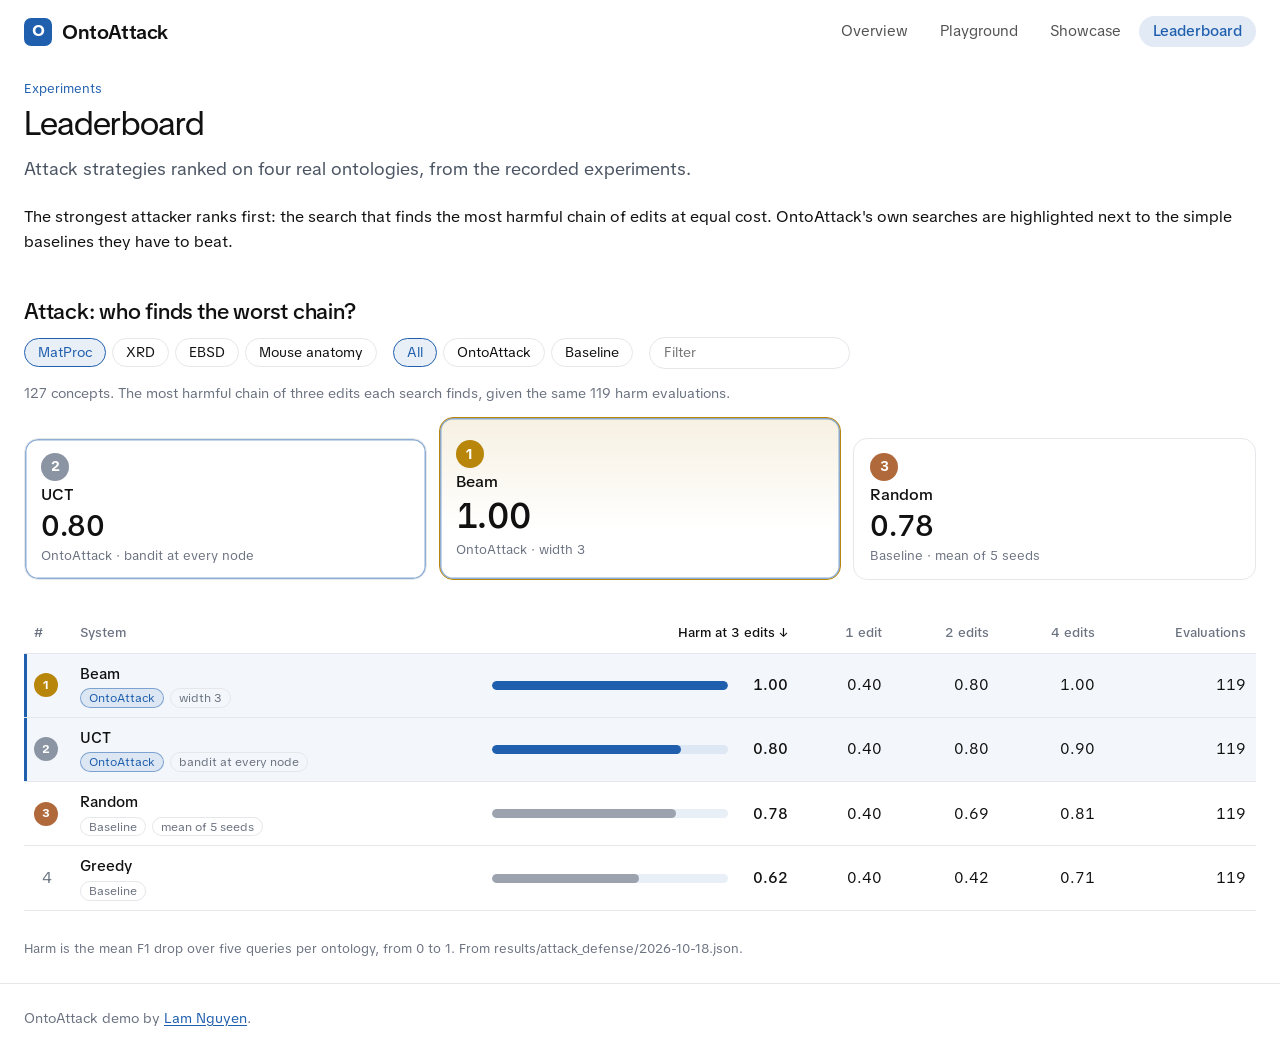
==== commit 878db8e7: "OntoAttack: rename the demo from Aegis, served at lamng3.com/ontoattack/." ====
--- a/leaderboard.html
+++ b/leaderboard.html
@@ -3,7 +3,7 @@
 <head>
 <meta charset="utf-8">
 <meta name="viewport" content="width=device-width, initial-scale=1">
-<title>Leaderboard — Aegis demo</title>
+<title>Leaderboard — OntoAttack demo</title>
 <link rel="preconnect" href="https://fonts.googleapis.com">
 <link rel="preconnect" href="https://fonts.gstatic.com" crossorigin>
 <link href="https://fonts.googleapis.com/css2?family=TikTok+Sans:wght@400;500;600;700&family=JetBrains+Mono:wght@400;500&display=swap" rel="stylesheet">
@@ -26,7 +26,7 @@
 @media (prefers-color-scheme: dark) { .dsh { --dsh-acc: #6ea8ff; } }
 </style>
 <header class="dsh">
-  <a class="dsh-logo" href="index.html"><span class="dsh-mark">A</span><span>Aegis</span></a>
+  <a class="dsh-logo" href="index.html"><span class="dsh-mark">O</span><span>OntoAttack</span></a>
   <nav class="dsh-nav" aria-label="Demos"><a href="index.html">Overview</a><a href="playground.html">Playground</a><a href="showcase.html">Showcase</a><a href="leaderboard.html" aria-current="page">Leaderboard</a></nav>
 </header>
 <main class="wrap demo-page" id="content">
@@ -34,12 +34,12 @@
 <h1>Leaderboard</h1>
 <p class="lede">Attack strategies ranked on four real ontologies, from the recorded experiments.</p>
 
-<p>The strongest attacker ranks first: the search that finds the most harmful chain of edits at equal cost. Aegis's own searches are highlighted next to the simple baselines they have to beat.</p>
+<p>The strongest attacker ranks first: the search that finds the most harmful chain of edits at equal cost. OntoAttack's own searches are highlighted next to the simple baselines they have to beat.</p>
 <h2 id="attack">Attack: who finds the worst chain?</h2>
 <div data-arena data-src="leaderboard-attack.json"></div>
 <script src="arena.js?v=69095f49"></script>
 
 </main>
-<footer class="site">Aegis demo by <a href="https://lamng3.com/">Lam Nguyen</a>.</footer>
+<footer class="site">OntoAttack demo by <a href="https://lamng3.com/">Lam Nguyen</a>.</footer>
 </body>
 </html>
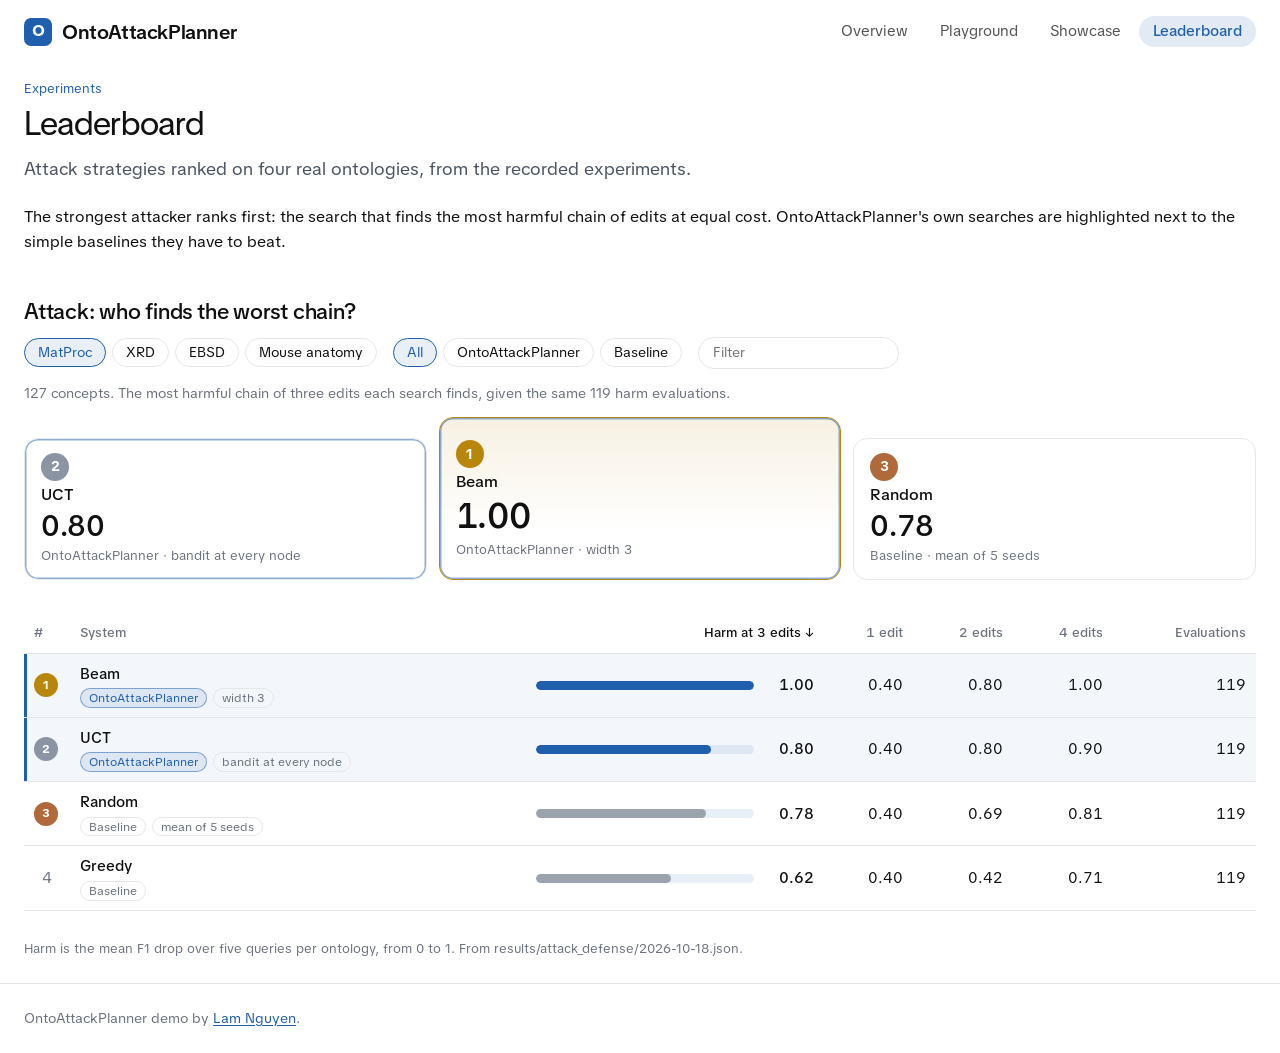
==== commit a35f27bc: "Rename the demo to OntoAttackPlanner and point it at the new URL." ====
--- a/leaderboard.html
+++ b/leaderboard.html
@@ -3,7 +3,7 @@
 <head>
 <meta charset="utf-8">
 <meta name="viewport" content="width=device-width, initial-scale=1">
-<title>Leaderboard — OntoAttack demo</title>
+<title>Leaderboard — OntoAttackPlanner demo</title>
 <link rel="preconnect" href="https://fonts.googleapis.com">
 <link rel="preconnect" href="https://fonts.gstatic.com" crossorigin>
 <link href="https://fonts.googleapis.com/css2?family=TikTok+Sans:wght@400;500;600;700&family=JetBrains+Mono:wght@400;500&display=swap" rel="stylesheet">
@@ -26,7 +26,7 @@
 @media (prefers-color-scheme: dark) { .dsh { --dsh-acc: #6ea8ff; } }
 </style>
 <header class="dsh">
-  <a class="dsh-logo" href="index.html"><span class="dsh-mark">O</span><span>OntoAttack</span></a>
+  <a class="dsh-logo" href="index.html"><span class="dsh-mark">O</span><span>OntoAttackPlanner</span></a>
   <nav class="dsh-nav" aria-label="Demos"><a href="index.html">Overview</a><a href="playground.html">Playground</a><a href="showcase.html">Showcase</a><a href="leaderboard.html" aria-current="page">Leaderboard</a></nav>
 </header>
 <main class="wrap demo-page" id="content">
@@ -34,12 +34,12 @@
 <h1>Leaderboard</h1>
 <p class="lede">Attack strategies ranked on four real ontologies, from the recorded experiments.</p>
 
-<p>The strongest attacker ranks first: the search that finds the most harmful chain of edits at equal cost. OntoAttack's own searches are highlighted next to the simple baselines they have to beat.</p>
+<p>The strongest attacker ranks first: the search that finds the most harmful chain of edits at equal cost. OntoAttackPlanner's own searches are highlighted next to the simple baselines they have to beat.</p>
 <h2 id="attack">Attack: who finds the worst chain?</h2>
 <div data-arena data-src="leaderboard-attack.json"></div>
 <script src="arena.js?v=69095f49"></script>
 
 </main>
-<footer class="site">OntoAttack demo by <a href="https://lamng3.com/">Lam Nguyen</a>.</footer>
+<footer class="site">OntoAttackPlanner demo by <a href="https://lamng3.com/">Lam Nguyen</a>.</footer>
 </body>
 </html>
